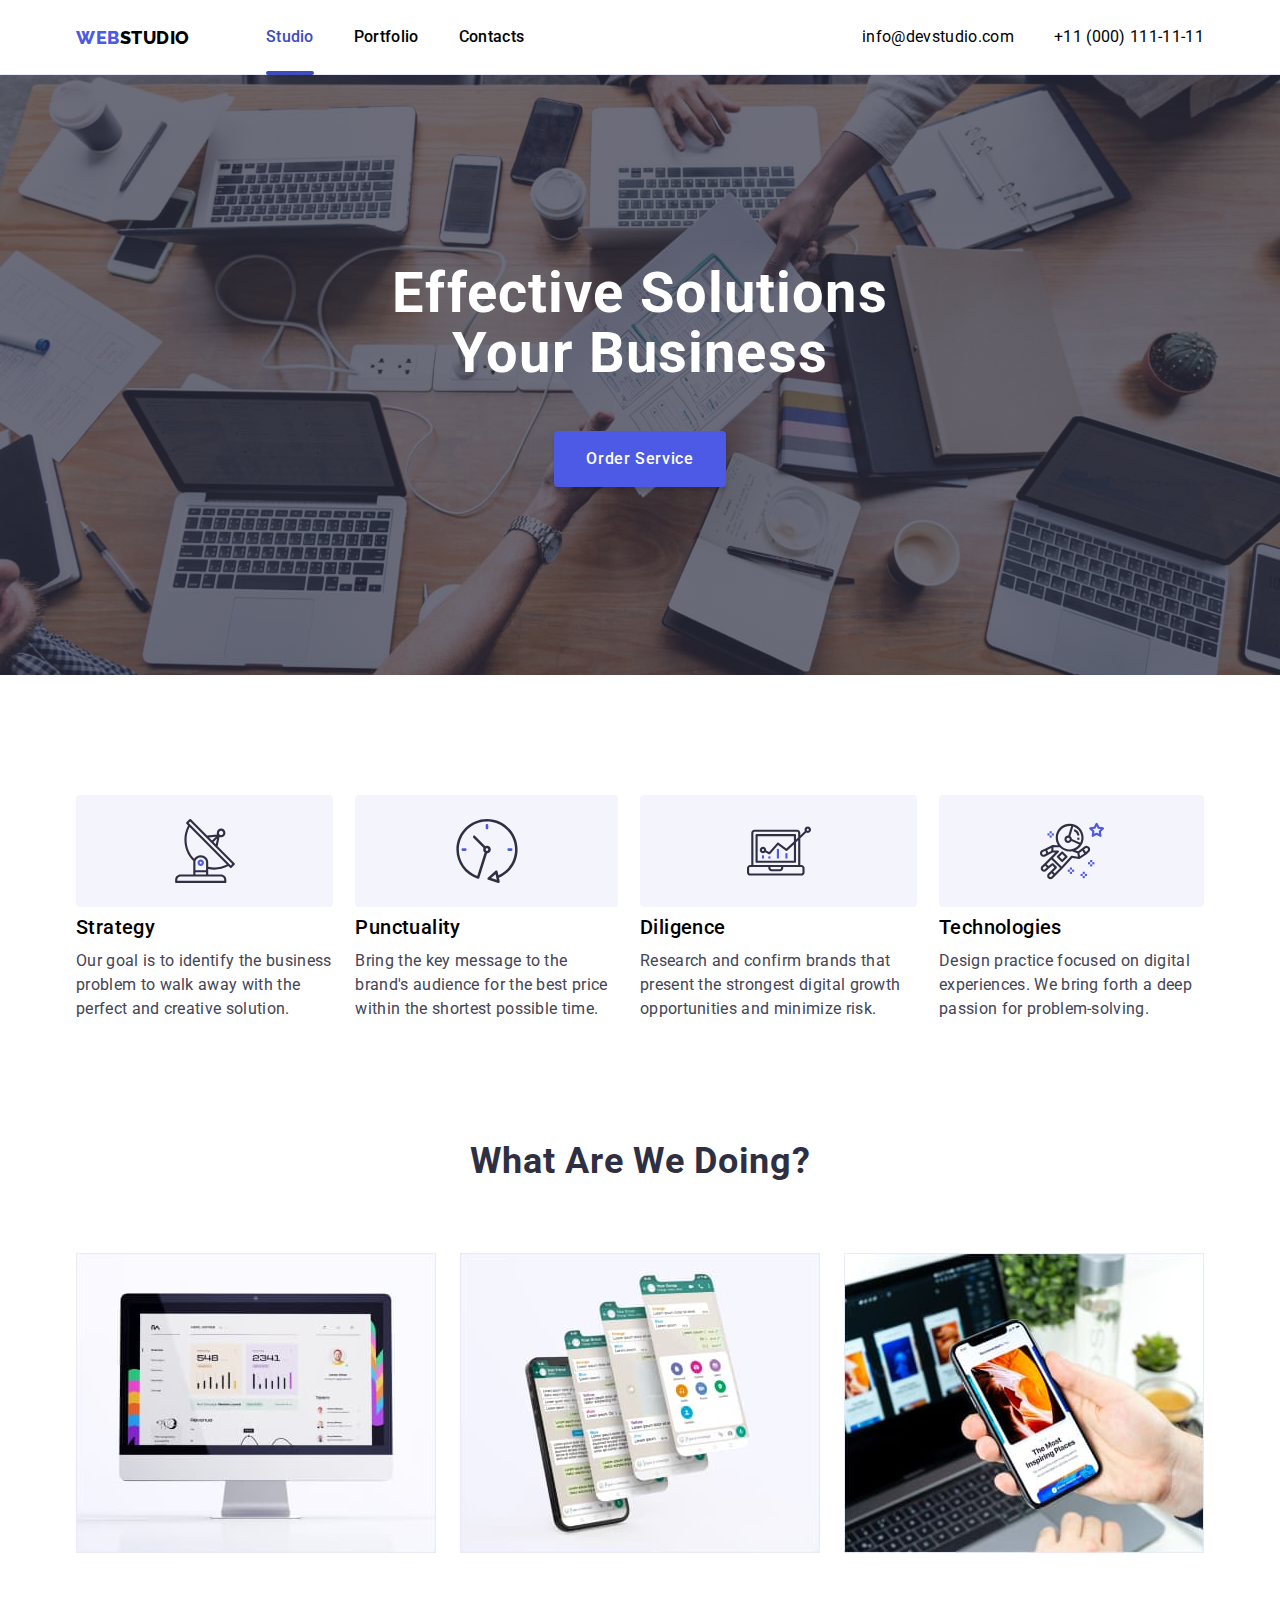
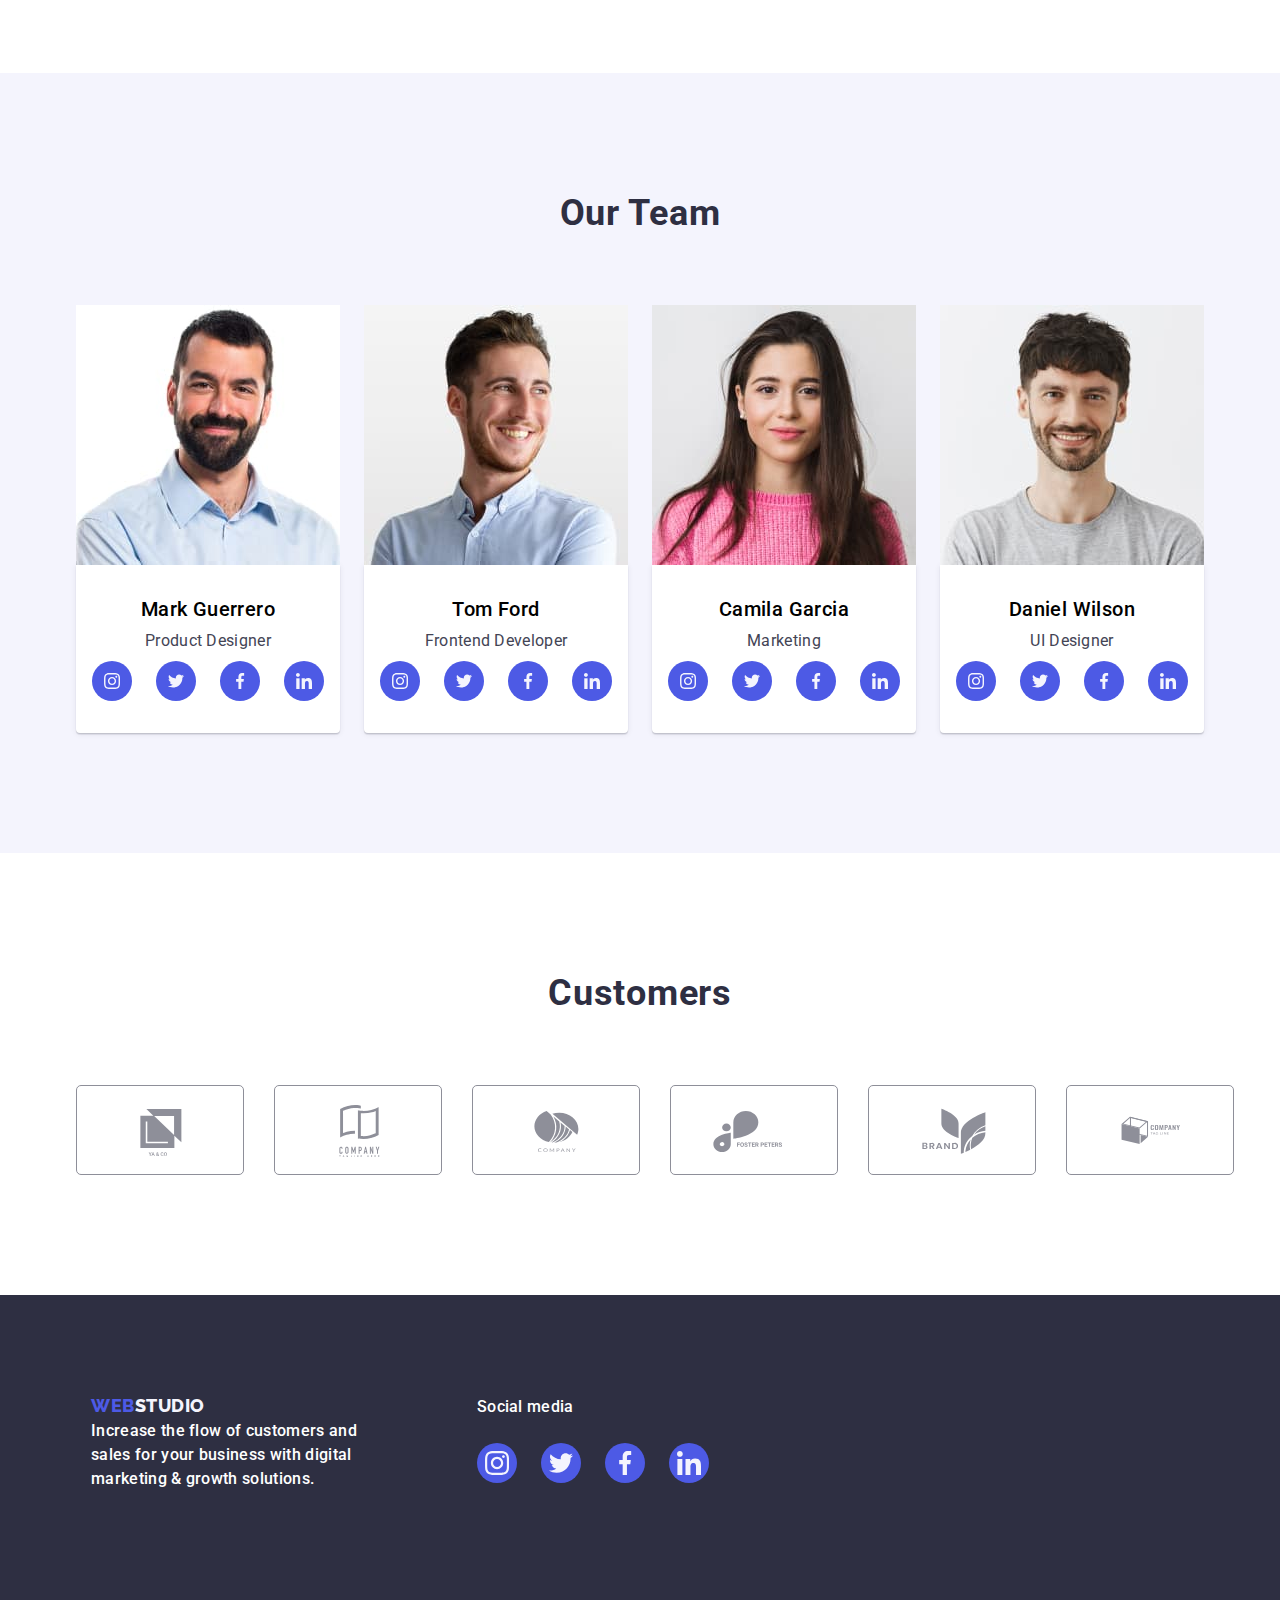
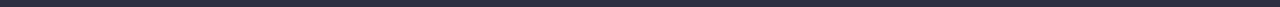
==== index.html @ 510f43c4 "First Submission" ====
<!DOCTYPE html>
<html lang="en">
  <head>
    <meta charset="UTF-8" />
    <meta name="viewport" content="width=device-width, initial-scale=1.0" />
    <title>IMERYgoit-markup-hw-05</title>

    <!-- Font Used -->
    <link
      href="https://fonts.googleapis.com/css2?family=Raleway:wght@800&family=Roboto:ital,wght@0,400;0,500;0,700;1,400&display=swap"
      rel="stylesheet"
    />
    <link
      rel="stylesheet"
      href="https://cdnjs.cloudflare.com/ajax/libs/modern-normalize/1.0.0/modern-normalize.min.css "
    />
    <!-- My CSS -->
    <link rel="stylesheet" href="./ccs/style.css" />
  </head>
  <body>
    <!-- Header with Navs -->
    <header class="header">
      <div class="container header-container">
        <nav class="header-navigation">
          <a href="./index.html" class="header-logo-link">
            <span class="weblogo">WEB</span>STUDIO
          </a>

          <ul class="header-list headlist">
            <li class="header-item">
              <a class="header-link active-link link" href="./index.html"
                >Studio</a
              >
            </li>
            <li class="header-item">
              <a class="header-link link" href="./portfolio.html">Portfolio</a>
            </li>
            <li class="header-item">
              <a class="header-link link" href="#">Contacts</a>
            </li>
          </ul>
        </nav>
        <ul class="contact-list list">
          <li class="header-contacts item">
            <a class="header-contacts link" href="mailto:info@devstudiocom"
              >info@devstudio.com</a
            >
          </li>
          <li class="header-contacts item">
            <a class="header-contacts link" href="tel:+110001111111"
              >+11 (000) 111-11-11</a
            >
          </li>
        </ul>
      </div>
    </header>
    <!-- Main Page -->
    <main>
      <!--Hero Image-->
      <section class="hero">
        <div class="container hero-container">
          <h1 class="hero-title">
            Effective Solutions <br />
            Your Business
          </h1>
          <button type="button" class="hero-button button" data-modal-open>
            Order Service
          </button>
        </div>
      </section>
      <!--Section 1 = Strategy to Technologies Section  -->
      <section class="section">
        <div class="container">
          <ul class="benifits-list list">
            <li class="benifits-item">
              <div class="benefits-icon-container">
                <svg class="benefits-icon" width="64" height="64">
                  <use href="./images/icons.svg#icon-antenna-1"></use>
                </svg>
              </div>
              <h3 class="benifits-hthree htext">Strategy</h3>
              <p class="benifits-ptext ptext">
                Our goal is to identify the business problem to walk away with
                the perfect and creative solution.
              </p>
            </li>
            <li class="benifits-item">
              <div class="benefits-icon-container">
                <svg class="benefits-icon" width="64" height="64">
                  <use href="./images/icons.svg#icon-clock-1"></use>
                </svg>
              </div>
              <h3 class="benifits-hthree htext">Punctuality</h3>
              <p class="benifits-ptext ptext">
                Bring the key message to the brand's audience for the best price
                within the shortest possible time.
              </p>
            </li>
            <li class="benifits-item">
              <div class="benefits-icon-container">
                <svg class="benefits-icon" width="64" height="64">
                  <use href="./images/icons.svg#icon-diagram-1"></use>
                </svg>
              </div>
              <h3 class="benifits-hthree htext">Diligence</h3>
              <p class="benifits-ptext ptext">
                Research and confirm brands that present the strongest digital
                growth opportunities and minimize risk.
              </p>
            </li>
            <li class="benifits-item">
              <div class="benefits-icon-container">
                <svg class="benefits-icon" width="64" height="64">
                  <use href="./images/icons.svg#icon-astronaut-1"></use>
                </svg>
              </div>
              <h3 class="benifits-hthree htext">Technologies</h3>
              <p class="benifits-ptext ptext">
                Design practice focused on digital experiences. We bring forth a
                deep passion for problem-solving.
              </p>
            </li>
          </ul>
        </div>
      </section>
      <!--Section 2 = What are we doing Section-->
      <section class="section section-no-top-padding">
        <div class="container">
          <h2 class="whatwedo-title section-title">What Are We Doing?</h2>
          <ul class="whatwedo-list center-list list">
            <li class="whatwedo-item">
              <img
                src="./images/what-we-do-img1.jpg"
                alt="monitor"
                width="360"
                height="300"
              />
            </li>

            <li class="whatwedo-item">
              <img
                src="./images/what-we-do-img2.jpg"
                alt="mobilephone"
                width="360"
                height="300"
              />
            </li>
            <li class="whatwedo-item">
              <img
                src="./images/what-we-do-img3.jpg"
                alt="laptop and mobilephone"
                width="360"
                height="300"
              />
            </li>
          </ul>
        </div>
      </section>
      <!--Section 3-->
      <section class="section section-grey">
        <div class="container">
          <h2 class="ourteam-title section-title">Our Team</h2>
          <ul class="ourteam-list center-list list">
            <li class="ourteam-item">
              <img
                src="./images/our-team1-mark.jpg"
                alt="Mark Guerrero"
                width="264"
                height="260"
              />
              <div class="team-content">
                <h3 class="ourteam-name htext">Mark Guerrero</h3>
                <p class="ourteam-position ptext">Product Designer</p>
                <ul class="our-team-social-list list">
                  <li class="our-team-social-item">
                    <a
                      class="our-team-social-link"
                      href="https://instagram.com"
                      target="_blank"
                      rel="noopener noreferrer"
                    >
                      <svg
                        class="our-team-social-icon"
                        width="16px"
                        height="16px"
                      >
                        <use href="./images/icons.svg#icon-instagram-2"></use>
                      </svg>
                    </a>
                  </li>

                  <li class="our-team-social-item">
                    <a
                      class="our-team-social-link"
                      href="https://twitter.com"
                      target="_blank"
                      rel="noopener noreferrer"
                    >
                      <svg
                        class="our-team-social-icon"
                        width="16px"
                        height="16px"
                      >
                        <use href="./images/icons.svg#icon-twitter-1"></use>
                      </svg>
                    </a>
                  </li>
                  <li class="our-team-social-item">
                    <a
                      class="our-team-social-link"
                      href="https://facebook.com"
                      target="_blank"
                      rel="noopener noreferrer"
                    >
                      <svg
                        class="our-team-social-icon"
                        width="16px"
                        height="16px"
                      >
                        <use href="./images/icons.svg#icon-facebook-1"></use>
                      </svg>
                    </a>
                  </li>
                  <li class="our-team-social-item">
                    <a
                      class="our-team-social-link"
                      href="https://www.linkedin.com"
                      target="_blank"
                      rel="noopener noreferrer"
                    >
                      <svg
                        class="our-team-social-icon"
                        width="16px"
                        height="16px"
                      >
                        <use href="./images/icons.svg#icon-linkedin-1"></use>
                      </svg>
                    </a>
                  </li>
                </ul>
              </div>
            </li>
            <li class="ourteam-item">
              <img
                src="./images/our-team2-tom.jpg"
                alt="Tom Ford"
                width="264"
                height="260"
              />
              <div class="team-content">
                <h3 class="ourteam-name htext">Tom Ford</h3>
                <p class="ourteam-position ptext">Frontend Developer</p>
                <ul class="our-team-social-list list">
                  <li class="our-team-social-item">
                    <a
                      class="our-team-social-link"
                      href="https://instagram.com"
                      target="_blank"
                      rel="noopener noreferrer"
                    >
                      <svg
                        class="our-team-social-icon"
                        width="16px"
                        height="16px"
                      >
                        <use href="./images/icons.svg#icon-instagram-2"></use>
                      </svg>
                    </a>
                  </li>

                  <li class="our-team-social-item">
                    <a
                      class="our-team-social-link"
                      href="https://twitter.com"
                      target="_blank"
                      rel="noopener noreferrer"
                    >
                      <svg
                        class="our-team-social-icon"
                        width="16px"
                        height="16px"
                      >
                        <use href="./images/icons.svg#icon-twitter-1"></use>
                      </svg>
                    </a>
                  </li>
                  <li class="our-team-social-item">
                    <a
                      class="our-team-social-link"
                      href="https://facebook.com"
                      target="_blank"
                      rel="noopener noreferrer"
                    >
                      <svg
                        class="our-team-social-icon"
                        width="16px"
                        height="16px"
                      >
                        <use href="./images/icons.svg#icon-facebook-1"></use>
                      </svg>
                    </a>
                  </li>
                  <li class="our-team-social-item">
                    <a
                      class="our-team-social-link"
                      href="https://www.linkedin.com"
                      target="_blank"
                      rel="noopener noreferrer"
                    >
                      <svg
                        class="our-team-social-icon"
                        width="16px"
                        height="16px"
                      >
                        <use href="./images/icons.svg#icon-linkedin-1"></use>
                      </svg>
                    </a>
                  </li>
                </ul>
              </div>
            </li>

            <li class="ourteam-item">
              <img
                src="./images/our-team3-camila.jpg"
                alt="Camila Garcia"
                width="264"
                height="260"
              />
              <div class="team-content">
                <h3 class="ourteam-name htext">Camila Garcia</h3>
                <p class="ourteam-position ptext">Marketing</p>
                <ul class="our-team-social-list list">
                  <li class="our-team-social-item">
                    <a
                      class="our-team-social-link"
                      href="https://instagram.com"
                      target="_blank"
                      rel="noopener noreferrer"
                    >
                      <svg
                        class="our-team-social-icon"
                        width="16px"
                        height="16px"
                      >
                        <use href="./images/icons.svg#icon-instagram-2"></use>
                      </svg>
                    </a>
                  </li>

                  <li class="our-team-social-item">
                    <a
                      class="our-team-social-link"
                      href="https://twitter.com"
                      target="_blank"
                      rel="noopener noreferrer"
                    >
                      <svg
                        class="our-team-social-icon"
                        width="16px"
                        height="16px"
                      >
                        <use href="./images/icons.svg#icon-twitter-1"></use>
                      </svg>
                    </a>
                  </li>
                  <li class="our-team-social-item">
                    <a
                      class="our-team-social-link"
                      href="https://facebook.com"
                      target="_blank"
                      rel="noopener noreferrer"
                    >
                      <svg
                        class="our-team-social-icon"
                        width="16px"
                        height="16px"
                      >
                        <use href="./images/icons.svg#icon-facebook-1"></use>
                      </svg>
                    </a>
                  </li>
                  <li class="our-team-social-item">
                    <a
                      class="our-team-social-link"
                      href="https://www.linkedin.com"
                      target="_blank"
                      rel="noopener noreferrer"
                    >
                      <svg
                        class="our-team-social-icon"
                        width="16px"
                        height="16px"
                      >
                        <use href="./images/icons.svg#icon-linkedin-1"></use>
                      </svg>
                    </a>
                  </li>
                </ul>
              </div>
            </li>

            <li class="ourteam-item">
              <img
                src="./images/our-team4-daniel.jpg"
                alt="Daniel Wilson"
                width="264"
                height="260"
              />
              <div class="team-content">
                <h3 class="ourteam-name htext">Daniel Wilson</h3>
                <p class="ourteam-position ptext">UI Designer</p>
                <ul class="our-team-social-list list">
                  <li class="our-team-social-item">
                    <a
                      class="our-team-social-link"
                      href="https://instagram.com"
                      target="_blank"
                      rel="noopener noreferrer"
                    >
                      <svg class="our-team-social-icon" width="16" height="16">
                        <use href="./images/icons.svg#icon-instagram-2"></use>
                      </svg>
                    </a>
                  </li>

                  <li class="our-team-social-item">
                    <a
                      class="our-team-social-link"
                      href="https://twitter.com"
                      target="_blank"
                      rel="noopener noreferrer"
                    >
                      <svg class="our-team-social-icon" width="16" height="16">
                        <use href="./images/icons.svg#icon-twitter-1"></use>
                      </svg>
                    </a>
                  </li>
                  <li class="our-team-social-item">
                    <a
                      class="our-team-social-link"
                      href="https://facebook.com"
                      target="_blank"
                      rel="noopener noreferrer"
                    >
                      <svg
                        class="our-team-social-icon"
                        width="16px"
                        height="16px"
                      >
                        <use href="./images/icons.svg#icon-facebook-1"></use>
                      </svg>
                    </a>
                  </li>
                  <li class="our-team-social-item">
                    <a
                      class="our-team-social-link"
                      href="https://www.linkedin.com"
                      target="_blank"
                      rel="noopener noreferrer"
                    >
                      <svg
                        class="our-team-social-icon"
                        width="16px"
                        height="16px"
                      >
                        <use href="./images/icons.svg#icon-linkedin-1"></use>
                      </svg>
                    </a>
                  </li>
                </ul>
              </div>
            </li>
          </ul>
        </div>
      </section>
      <!-- Customers Section -->
      <section class="section customers-section">
        <div class="container">
          <h2 class="customers-title section-title">Customers</h2>
          <div class="customers-client-container">
            <ul class="customers-client-list list">
              <li class="customers-client-item">
                <a
                  class="customers-client-link link"
                  href="#"
                  target="_blank"
                  rel="noopener noreferrer"
                >
                  <svg class="customers-icon" width="104" height="56">
                    <use href="./images/icons.svg#icon-Client-1"></use>
                  </svg>
                </a>
              </li>
              <li class="customers-client-item">
                <a
                  class="customers-client-link link"
                  href="#"
                  target="_blank"
                  rel="noopener noreferrer"
                >
                  <svg class="customers-icon" width="104" height="56">
                    <use href="./images/icons.svg#icon-Client-2"></use>
                  </svg>
                </a>
              </li>
              <li class="customers-client-item">
                <a
                  class="customers-client-link link"
                  href="#"
                  target="_blank"
                  rel="noopener noreferrer"
                >
                  <svg class="customers-icon" width="104px" height="56">
                    <use href="./images/icons.svg#icon-Client-3"></use>
                  </svg>
                </a>
              </li>
              <li class="customers-client-item">
                <a
                  class="customers-client-link link"
                  href="#"
                  target="_blank"
                  rel="noopener noreferrer"
                >
                  <svg class="customers-icon" width="104" height="56">
                    <use href="./images/icons.svg#icon-Client-4"></use>
                  </svg>
                </a>
              </li>
              <li class="customers-client-item">
                <a
                  class="customers-client-link link"
                  href="#"
                  target="_blank"
                  rel="noopener noreferrer"
                >
                  <svg class="customers-icon" width="104" height="56">
                    <use href="./images/icons.svg#icon-Client-5"></use>
                  </svg>
                </a>
              </li>
              <li class="customers-client-item">
                <a
                  class="customers-client-link link"
                  href="#"
                  target="_blank"
                  rel="noopener noreferrer"
                >
                  <svg class="customers-icon" width="104" height="56">
                    <use href="./images/icons.svg#icon-Client-6"></use>
                  </svg>
                </a>
              </li>
            </ul>
          </div>
        </div>
      </section>
    </main>
    <!-- Footer -->
    <footer class="footer">
      <section class="container footer-container">
        <div class="footer-container container">
          <div>
            <a href="./index.html" class="footer-logo">
              <span class="weblogo">WEB</span>STUDIO
            </a>

            <p class="footer-social-text">
              Increase the flow of customers and <br />
              sales for your business with digital <br />
              marketing & growth solutions.
            </p>
          </div>

          <div class="footer-text-wrapper">
            <p class="footer-social-text">Social media</p>
            <ul class="footer-social-list list">
              <li class="footer-social-item">
                <a
                  class="footer-social-link"
                  href="https://instagram.com"
                  target="_blank"
                  rel="noopener noreferrer"
                >
                  <svg class="footer-social-icon" width="24px" height="24px">
                    <use href="./images/icons.svg#icon-instagram-2"></use>
                  </svg>
                </a>
              </li>

              <li class="footer-social-item">
                <a
                  class="footer-social-link"
                  href="https://twitter.com"
                  target="_blank"
                  rel="noopener noreferrer"
                >
                  <svg class="footer-social-icon" width="24px" height="24px">
                    <use href="./images/icons.svg#icon-twitter-1"></use>
                  </svg>
                </a>
              </li>
              <li class="footer-social-item">
                <a
                  class="footer-social-link"
                  href="https://facebook.com"
                  target="_blank"
                  rel="noopener noreferrer"
                >
                  <svg class="footer-social-icon" width="24px" height="24px">
                    <use href="./images/icons.svg#icon-facebook-1"></use>
                  </svg>
                </a>
              </li>
              <li class="footer-social-item">
                <a
                  class="footer-social-link"
                  href="https://www.linkedin.com"
                  target="_blank"
                  rel="noopener noreferrer"
                >
                  <svg class="footer-social-icon" width="24px" height="24px">
                    <use href="./images/icons.svg#icon-linkedin-1"></use>
                  </svg>
                </a>
              </li>
            </ul>
          </div>
        </div>
      </section>
    </footer>
    <div>
       <div class="backdrop is-hidden" data-modal>
      <div class="modal">
        <button type="button" class="modal-close" data-modal-close>
          <svg class="modal-close-icon" width="8" height="8">
            <use href="./images/icons.svg#close"></use>
          </svg>
        </button>
      </div>
    </div>
    <script src="./js/modal.js"></script>
  </body>
</html>
---- ccs/style.css ----
/* CSS Variables */
:root {
  --primary-text-color: #434455;
  --primary-navy-color: #2e2f42;
  --primary-white-color: #fff;
  --primary-cloud-color: #f4f4fd;
  --primary-iris-color: #4d5ae5;
  --primary-background-color: #fff;
  --secondary-background-color: #2e2f42;
  --click-color: #404bbf;
  --primary-color-slate: #434455;
  --cornflower-color: #e7e9fc;
  --light-slate-color: #8e8f99;
  --footer-click-color: #31d0aa;
  --diary: #fcfcfc;
}

h1,
h2,
h3,
h4,
h5,
h6,
p {
  margin: 0;
}
html {
  box-sizing: border-box;
}
*,
*::after,
*::before {
  box-sizing: inherit;

  /* End of General Styles */
}
img {
  display: block;
  max-width: 100%;
  height: auto;
}

.button {
  font-family: inherit;
  font-size: 16px;
  font-style: normal;
  font-weight: 500;
  line-height: 24px;
  letter-spacing: 0.64px;
}

.list {
  list-style: none;
  padding: 0;
  margin: 0;
}

body {
  font-family: "Roboto", sans-serif;
  font-size: 16px;
  font-weight: 400;
  line-height: 24px;
  letter-spacing: 0.32px;
  color: var(--primary-navy-co lor);
  font-style: normal;
}

.link {
  text-decoration: none;
  display: block;
  padding: 25px 0;
  line-height: 24px;
  letter-spacing: 0.32px;
}

/* End of General Styles */

/* Header 1 */

.header-list {
  padding: 0;
  margin: 0;
  list-style: none;
}

.headlist {
  margin-left: 76px;
  display: inline-flex;
  align-items: center;
  gap: 40px;
}

.hero-title {
  font-family: Roboto;
  font-size: 56px;
  font-style: normal;
  font-weight: 700;
  line-height: 60px;
  letter-spacing: 1.12px;
  color: var(--primary-white-color);
  text-align: center;
  display: flex;
  flex-direction: column;
  margin-bottom: 48px;
}

.hero {
  background-image: linear-gradient(
      0deg,
      rgba(46, 47, 66, 0.7),
      rgba(46, 47, 66, 0.7)
    ),
    url("../images/hero-bg.jpg");
  background-repeat: no-repeat;
  background-position: center;
  background-size: cover;
  padding: 188px 0;
  text-align: center;
}

.hero-button {
  cursor: pointer;
  border: none;
  letter-spacing: 0.05em;
  background-color: var(--primary-iris-color);
  color: var(--primary-background-color);
  border-radius: 4px;
  display: inline-flex;
  padding: 16px 32px;
  align-items: flex-start;
  border-radius: 4px;
  box-shadow: 0px 4px 4px 0px rgba(0, 0, 0, 0.15);
  font-weight: 500;
  line-height: 24px;
  letter-spacing: 0.64px;
}

.hero-button.button:hover,
.hero-button.button :focus {
  background-color: var(--click-color);
}

/* Sections */

.section-title {
  font-size: 36px;
  font-weight: 700;
  line-height: 40px;
  text-align: center;
  letter-spacing: 0.72px;
  text-transform: capitalize;
  margin-bottom: 72px;
  color: var(--primary-navy-color);
}

.htext {
  /* Header 3 */
  font-size: 20px;
  font-weight: 500;
  line-height: 24px;
  letter-spacing: 0.4px;
}

.ourteam-name {
  text-align: center;
}

/* HEADER WITH NAVS SECTION */
.header {
  background-color: var(--primary-background-color);
}

/* Import fonts from google */
@import url("https://fonts.googleapis.com/css2?family=Raleway:wght@800&family=Roboto:ital,wght@0,400;0,500;0,700;1,400&display=swap");

.header-logo-link {
  text-decoration: none;
  font-family: "Raleway";
  color: inherit;
  font-size: 18px;
  font-style: normal;
  font-weight: 800;
  line-height: 21px;
  letter-spacing: 0.54px;
  text-transform: uppercase;
}

.weblogo {
  color: var(--primary-iris-color);
}

.header-link {
  color: inherit;
  font-size: 16px;
  font-weight: 500;
  line-height: 24px;
  letter-spacing: 0.32px;
}

.header-link:hover,
.header-link:focus {
  color: var(--click-color);
}

.header-link {
  padding: 24px 0;
  position: relative;
  transition: color 250ms cubic-bezier(0.4, 0, 0.2, 1);
}

.header-link:hover,
.header-link:focus {
  color: var(--primary-iris-color);
}

.header-link::after {
  content: "";
  border-radius: 2px;
  border: 2px solid transparent;
  height: 4px;
  width: 0;
  position: absolute;
  left: 0;
  bottom: -2px;
  transition: width 250ms cubic-bezier(0.4, 0, 0.2, 1),
    background-color 250ms cubic-bezier(0.4, 0, 0.2, 1),
    border 250ms cubic-bezier(0.4, 0, 0.2, 1);
}

.header-link:hover::after,
.header-link:focus::after {
  border: 2px solid var(--click-color);
  background-color: var(--click-color);
  width: 100%;
}

.header-contacts:hover,
.header-contacts:focus {
  color: var(--click-color);
}

.active-link::after {
  content: "";
  border: 2px solid var(--click-color);
  border-radius: 2px;
  background-color: var(--click-color);
  height: 4px;
  width: 100%;
  position: absolute;
  left: 0;
  bottom: -2px;
}

.item,
.link {
  color: inherit;
  display: inline-flex;
  align-items: center;
  gap: 40px;
}

.header-navigation {
  color: inherit;
  display: inline-flex;
  align-items: center;
}

.contact-list {
  display: flex;
  gap: 40px;
}

.benifits-list {
  display: flex;
  gap: 22px;
}

.whatwedo-list,
.ourteam-list {
  display: flex;
  gap: 24px;
}

.section-grey {
  background-color: var(--primary-cloud-color);
}

/* Portolio Page */
.button-item {
  font-family: inherit;
  font-size: 16px;
  font-weight: 500;
  line-height: 24px;
  letter-spacing: 0.64px;
  border: 1px solid var(--cornflower-color);
  color: var(--primary-iris-color);
  text-align: center;
  border-radius: 4px;
  padding: 12px 24px;
  background-color: var(--primary-cloud-color);
  cursor: pointer;
}

.portfolio-image-link {
  text-decoration: none;
  display: block;
}

.portfolio-image-link:hover,
.portfolio-image-link:focus {
  box-shadow: 0px 2px 1px 0px rgba(46, 47, 66, 0.08),
    0px 1px 1px 0px rgba(46, 47, 66, 0.16),
    0px 1px 6px 0px rgba(46, 47, 66, 0.08);
}

.project-cover-wrap {
  position: relative;
  overflow: hidden;
}

.project-cover-text {
  position: absolute;
  top: 0;
  height: 100%;
  width: 100%;
  padding: 40px 32px;
  background-color: var(--primary-iris-color);
  color: var(--primary-cloud-color);
  font-size: 16px;
  font-weight: 400;
  line-height: 24px;
  letter-spacing: 0.32px;
  transform: translateY(100%);
  transition: transform 250ms cubic-bezier(0.4, 0, 0.2, 1);
}

.portfolio-image-link:hover .project-cover-text,
.portfolio-image-link:focus .project-cover-text {
  transform: translateY(0);
}

.imagedescription {
  color: var(--primary-navy-color);
  font-size: 20px;
  font-style: normal;
  font-weight: 500;
  line-height: 24px;
  letter-spacing: 0.4px;
}

.imagesubdescription {
  color: var(--primary-color-slate);
  font-size: 16px;
  font-style: normal;
  font-weight: 400;
  line-height: 24px;
  letter-spacing: 0.32px;
}

.active-link {
  color: var(--click-color);
}

.button-item:hover,
.button-item:focus,
.active-filter {
  background-color: var(--click-color);
  color: var(--primary-white-color);
  box-shadow: 0px 2px 2px 0px rgba(0, 0, 0, 0.12),
    0px 2px 1px 0px rgba(0, 0, 0, 0.08), 0px 3px 1px 0px rgba(0, 0, 0, 0.1);
  border-color: var(--click-color);
}

/* Divisions of Sections */
.header {
  border-bottom: 1px solid var(--cornflower-color);
}

.center-list {
  margin: 0 auto;
}

.section {
  padding: 120px 0;
}

.list {
  padding: 0;
  margin: 0;
  list-style: none;
}
.container {
  width: 1158px;
  padding: 0 15px;
  margin: 0 auto;
}

.header-container {
  display: flex;
  justify-content: space-between;
}

.portfolio-container {
  display: flex;
  flex-direction: column;
  align-items: center;
}

.portfolio-buttons {
  display: inline-flex;
  align-items: flex-start;
  gap: 24px;
  margin-bottom: 72px;
}

.portfolio {
  display: flex;
  flex-wrap: wrap;
  gap: 48px 24px;
}

.project-text-wrapper {
  text-align: left;
  padding: 32px 16px;
  border: 1px solid var(--cornflower-color);
  background: var(--primary-white-color);
  border-top: none;
}

.benifits-section {
  display: flex;
  gap: 22px;
}
.benifits-section:first-child {
  margin-left: 0;
}
.benifits-section > .benifits-item {
  display: flex;
  flex-direction: column;
  align-items: flex-start;
  gap: 8px;
}

.benifits-hthree {
  margin-bottom: 10px;
}

.ptext {
  color: var(--primary-color-slate);
  line-height: 24px;
}

.whatwedo-section {
  padding-top: 0;
}

.header-container {
  display: flex;
  justify-content: space-between;
}
.team-content {
  border-top: 0;
  border-radius: 0px 0px 4px 4px;
  background: var(--secondary-color, #fff);
  box-shadow: 0px 2px 1px 0px rgba(46, 47, 66, 0.08),
    0px 1px 1px 0px rgba(46, 47, 66, 0.16),
    0px 1px 6px 0px rgba(46, 47, 66, 0.08);
  padding: 32px 0;
}

.ourteam-position {
  text-align: center;
  margin-top: 8px;
}

.section-no-top-padding {
  padding-top: 0px;
}

/* Footer Element */
.footer {
  padding: 100px 0;
  background-color: var(--primary-navy-color);
}

.footer-logo {
  font-family: Raleway;
  text-decoration: none;
  font-size: 18px;
  font-weight: 800;
  line-height: 21px;
  letter-spacing: 0.54px;
  color: var(--primary-cloud-color);
}

/* ICONS */
.benefits-icon-container {
  display: flex;
  align-items: center;
  justify-content: center;
  height: 112px;
  border-radius: 4px;
  background-color: var(--primary-cloud-color);
  margin-bottom: 8px;
}

.our-team-social-link {
  display: flex;
  align-items: center;
  justify-content: center;
  background-color: var(--primary-iris-color);
  border-radius: 50%;
  width: 40px;
  height: 40px;
  margin-top: 8px;
}

.our-team-social-icon {
  fill: var(--primary-cloud-color);
}
.our-team-social-list {
  display: flex;
  align-items: center;
  justify-content: center;
  gap: 24px;
}

.our-team-social-link:hover,
.our-team-social-link:focus {
  background-color: var(--click-color);
}

.customers-client-list {
  display: flex;
  gap: 30px;
}

.customers-client-link {
  width: 168px;
  height: 90px;
  border: 1px solid var(--light-slate-color);
  color: var(--light-slate-color);
  border-radius: 5px;
  display: flex;
  align-items: center;
  justify-content: center;
}

.customers-client-link:hover,
.customers-client-link:focus {
  border: 1px solid var(--click-color);
  color: var(--click-color);
}

.customers-icon {
  fill: currentColor;
}

/* Footer Icons */

.footer-container {
  display: flex;
}
.footercontainer {
  width: 40%;
}

.columnb-container {
  width: 60%;
}

.footer-social-icon {
  fill: var(--primary-cloud-color);
}

.footer-social-text {
  font-size: 16px;
  font-style: normal;
  font-weight: 500;
  line-height: 24px; /* 150% */
  letter-spacing: 0.32px;
  color: var(--primary-white-color);
  margin-bottom: 16px;
}
.footer-text-wrapper {
  margin-left: 120px;
}

.footer-social-list {
  display: flex;
  align-items: center;
  justify-content: center;
  gap: 24px;
}

.footer-social-link {
  display: flex;
  align-items: center;
  justify-content: center;
  background-color: var(--primary-iris-color);
  border-radius: 50%;
  width: 40px;
  height: 40px;
  margin-top: 8px;
}

.footer-social-link:hover,
.footer-social-link:focus {
  background-color: var(--footer-click-color);
}

/* Modal */
.backdrop {
  position: fixed;
  top: 0;
  left: 0;
  width: 100%;
  height: 100%;
  background-color: rgba(46, 47, 66, 0.4);
  opacity: 1;
  transition: opacity 250ms cubic-bezier(0.4, 0, 0.2, 1);
}

.modal {
  position: absolute;
  top: 50%;
  left: 50%;
  min-width: 408px;
  min-height: 584px;
  background-color: var(--diary);
  box-shadow: 0px 2px 1px 0px rgba(0, 0, 0, 0.2),
    0px 1px 3px 0px rgba(0, 0, 0, 0.12), 0px 1px 1px 0px rgba(0, 0, 0, 0.14);
  border-radius: 4px;

  transform: translate(-50%, -50%) scale(1);
  transition: transform 250ms cubic-bezier(0.4, 0, 0.2, 1);
}

.backdrop.is-hidden .modal {
  transform: translate(-50%, -50%) scale(0);
}

.modal-close {
  position: absolute;
  top: 8px;
  right: 8px;
  padding: 0;
  display: flex;
  justify-content: center;
  align-items: center;
  width: 30px;
  height: 30px;

  background-color: var(--cornflower-color);
  color: var(--primary-navy-color);
  border: 1px solid rgba(0, 0, 0, 0.1);
  border-radius: 15px;
  cursor: pointer;

  transition: color 250ms cubic-bezier(0.4, 0, 0.2, 1),
    background-color 250ms cubic-bezier(0.4, 0, 0.2, 1);
}

.modal-close-icon {
  fill: currentColor;
}

.modal-close:hover,
.modal-close:focus {
  background-color: var(--click-color);
  color: var(--primary-white-color);
}

.is-hidden {
  visibility: none;
  opacity: 0;
  pointer-events: none;
}
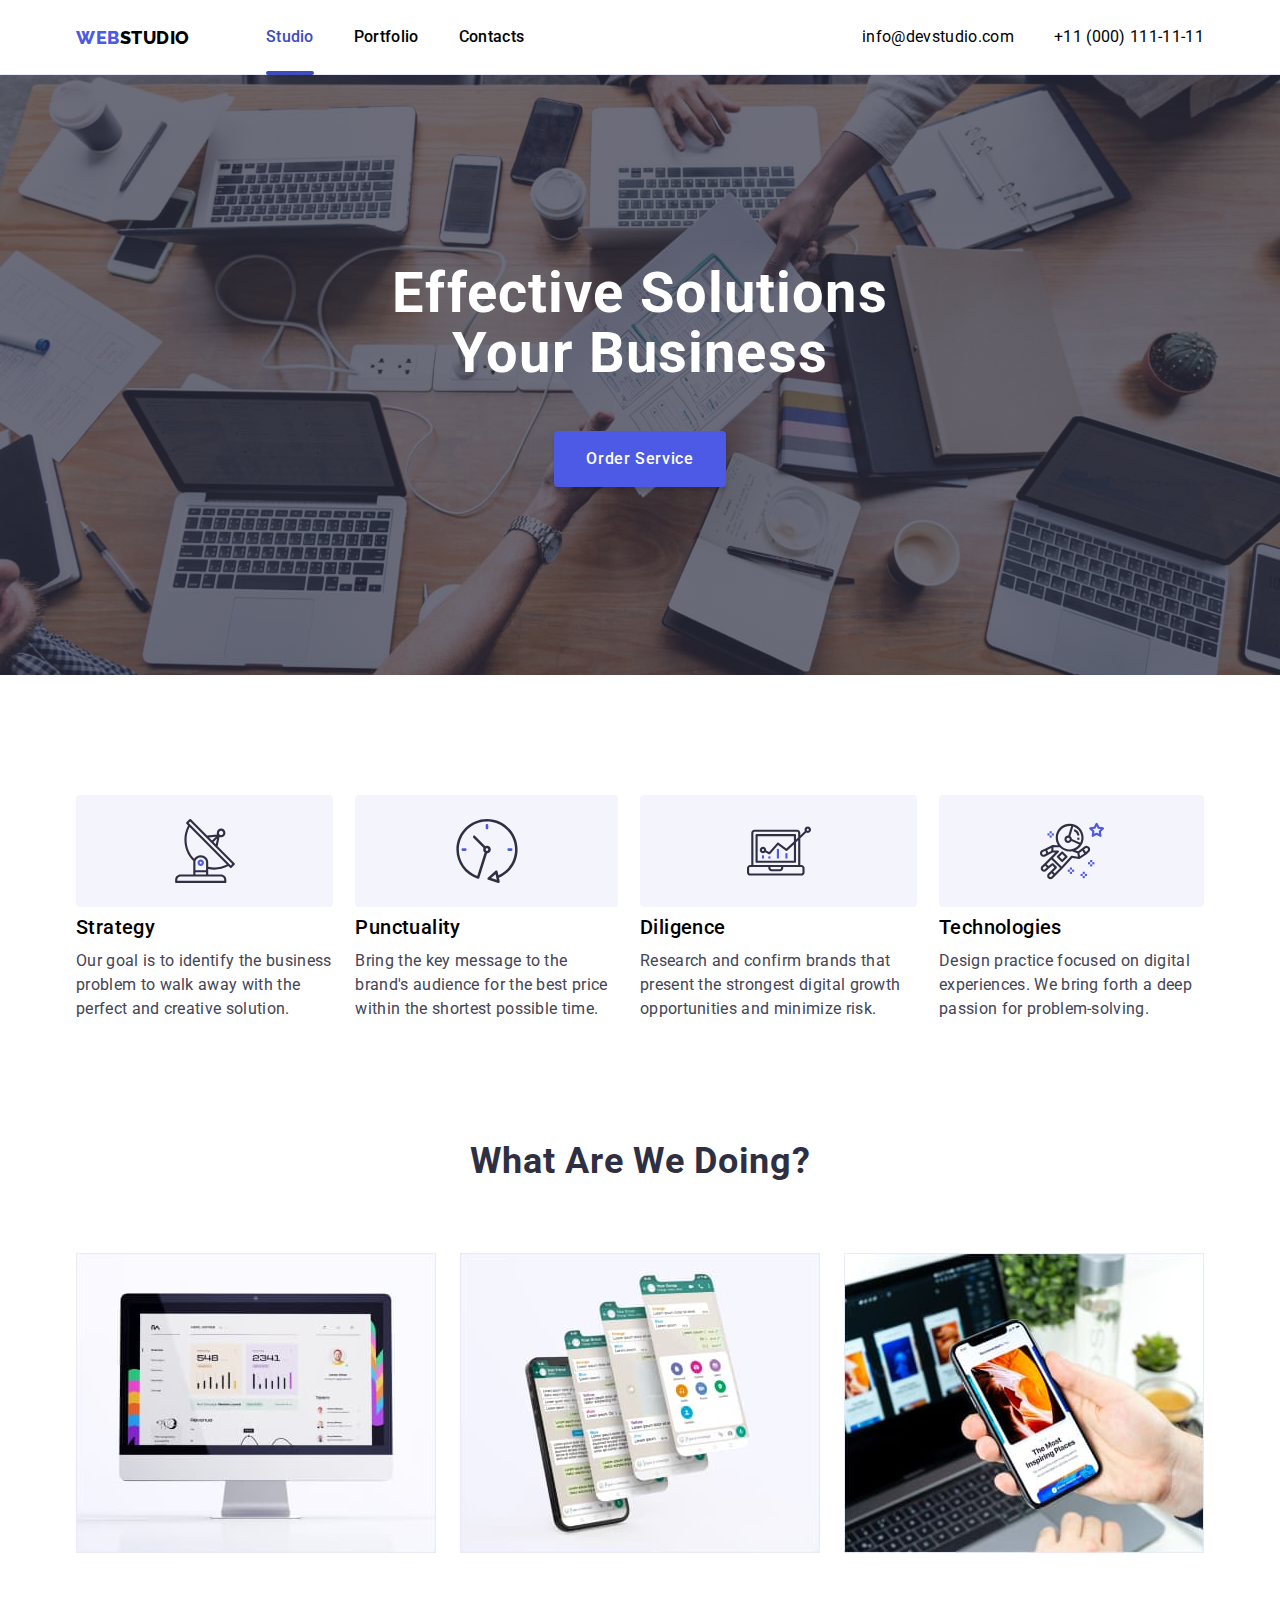
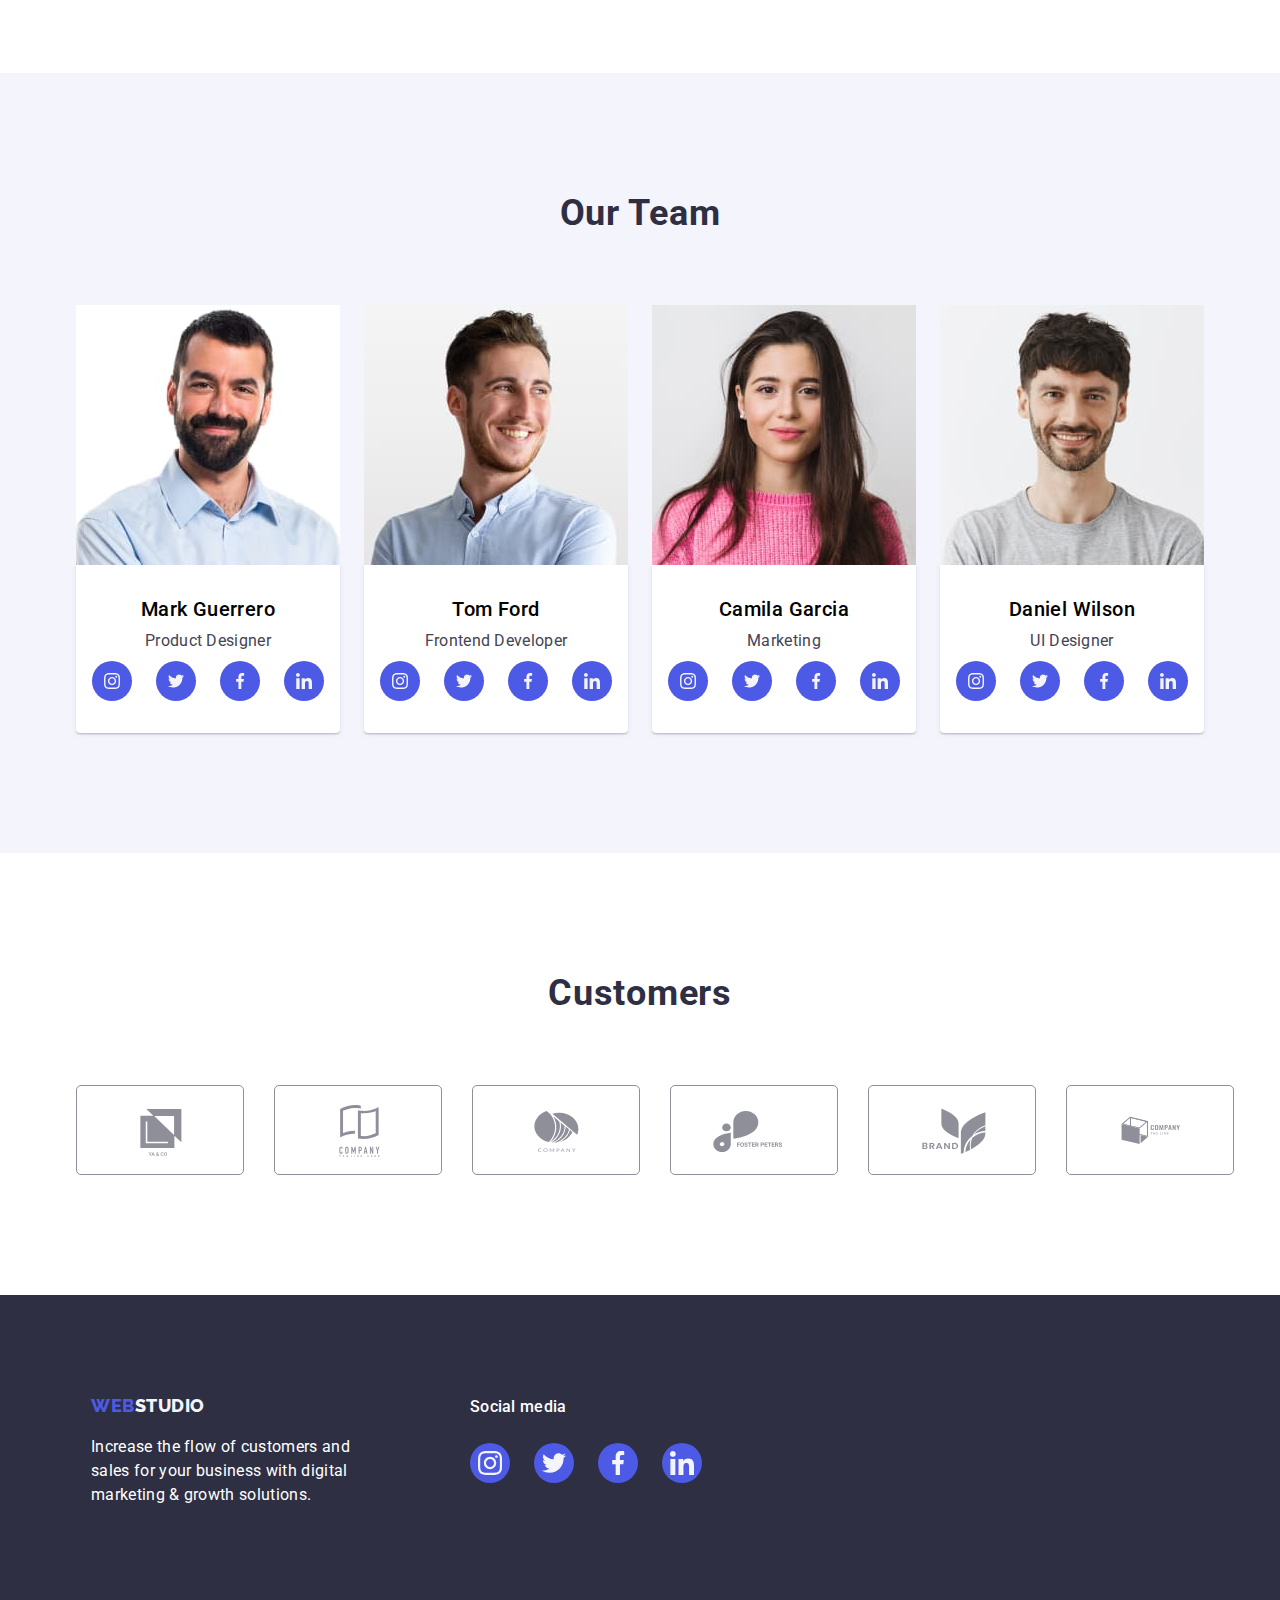
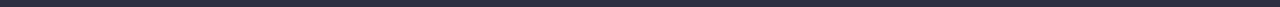
==== commit 89bcb4c6: "2nd Submission" ====
--- a/index.html
+++ b/index.html
@@ -3,7 +3,7 @@
   <head>
     <meta charset="UTF-8" />
     <meta name="viewport" content="width=device-width, initial-scale=1.0" />
-    <title>IMERYgoit-markup-hw-05</title>
+    <title>goit-markup-hw-05</title>
 
     <!-- Font Used -->
     <link
@@ -574,7 +574,7 @@
           </div>
 
           <div class="footer-text-wrapper">
-            <p class="footer-social-text">Social media</p>
+            <p class="footer-social-subtext">Social media</p>
             <ul class="footer-social-list list">
               <li class="footer-social-item">
                 <a
--- a/ccs/style.css
+++ b/ccs/style.css
@@ -133,6 +133,7 @@
   font-weight: 500;
   line-height: 24px;
   letter-spacing: 0.64px;
+  transition: background-color 250ms cubic-bezier(0.4, 0, 0.2, 1);
 }
 
 .hero-button.button:hover,
@@ -239,6 +240,10 @@
   color: var(--click-color);
 }
 
+.header-contacts {
+  transition: color 250ms cubic-bezier(0.4, 0, 0.2, 1);
+}
+
 .active-link::after {
   content: "";
   border: 2px solid var(--click-color);
@@ -299,6 +304,11 @@
   padding: 12px 24px;
   background-color: var(--primary-cloud-color);
   cursor: pointer;
+  transition: background-color 250ms cubic-bezier(0.4, 0, 0.2, 1),
+    box-shadow 250ms cubic-bezier(0.4, 0, 0.2, 1),
+    border 250ms cubic-bezier(0.4, 0, 0.2, 1),
+    border-radius 250ms cubic-bezier(0.4, 0, 0.2, 1),
+    color 250ms cubic-bezier(0.4, 0, 0.2, 1);
 }
 
 .portfolio-image-link {
@@ -513,6 +523,7 @@
   width: 40px;
   height: 40px;
   margin-top: 8px;
+  transition: background-color 250ms cubic-bezier(0.4, 0, 0.2, 1);
 }
 
 .our-team-social-icon {
@@ -544,6 +555,8 @@
   display: flex;
   align-items: center;
   justify-content: center;
+  transition: color 250ms cubic-bezier(0.4, 0, 0.2, 1),
+    border 250ms cubic-bezier(0.4, 0, 0.2, 1);
 }
 
 .customers-client-link:hover,
@@ -574,14 +587,24 @@
 }
 
 .footer-social-text {
+  font-size: 16px;
+  font-style: normal;
+  font-weight: 400;
+  line-height: 24px; /* 150% */
+  letter-spacing: 0.32px;
+  color: var(--primary-white-color);
+  margin-top: 16px;
+}
+
+.footer-social-subtext {
   font-size: 16px;
   font-style: normal;
   font-weight: 500;
   line-height: 24px; /* 150% */
   letter-spacing: 0.32px;
   color: var(--primary-white-color);
-  margin-bottom: 16px;
-}
+}
+
 .footer-text-wrapper {
   margin-left: 120px;
 }
@@ -591,6 +614,7 @@
   align-items: center;
   justify-content: center;
   gap: 24px;
+  margin-top: 16px;
 }
 
 .footer-social-link {
@@ -602,6 +626,7 @@
   width: 40px;
   height: 40px;
   margin-top: 8px;
+  transition: background-color 250ms cubic-bezier(0.4, 0, 0.2, 1);
 }
 
 .footer-social-link:hover,
